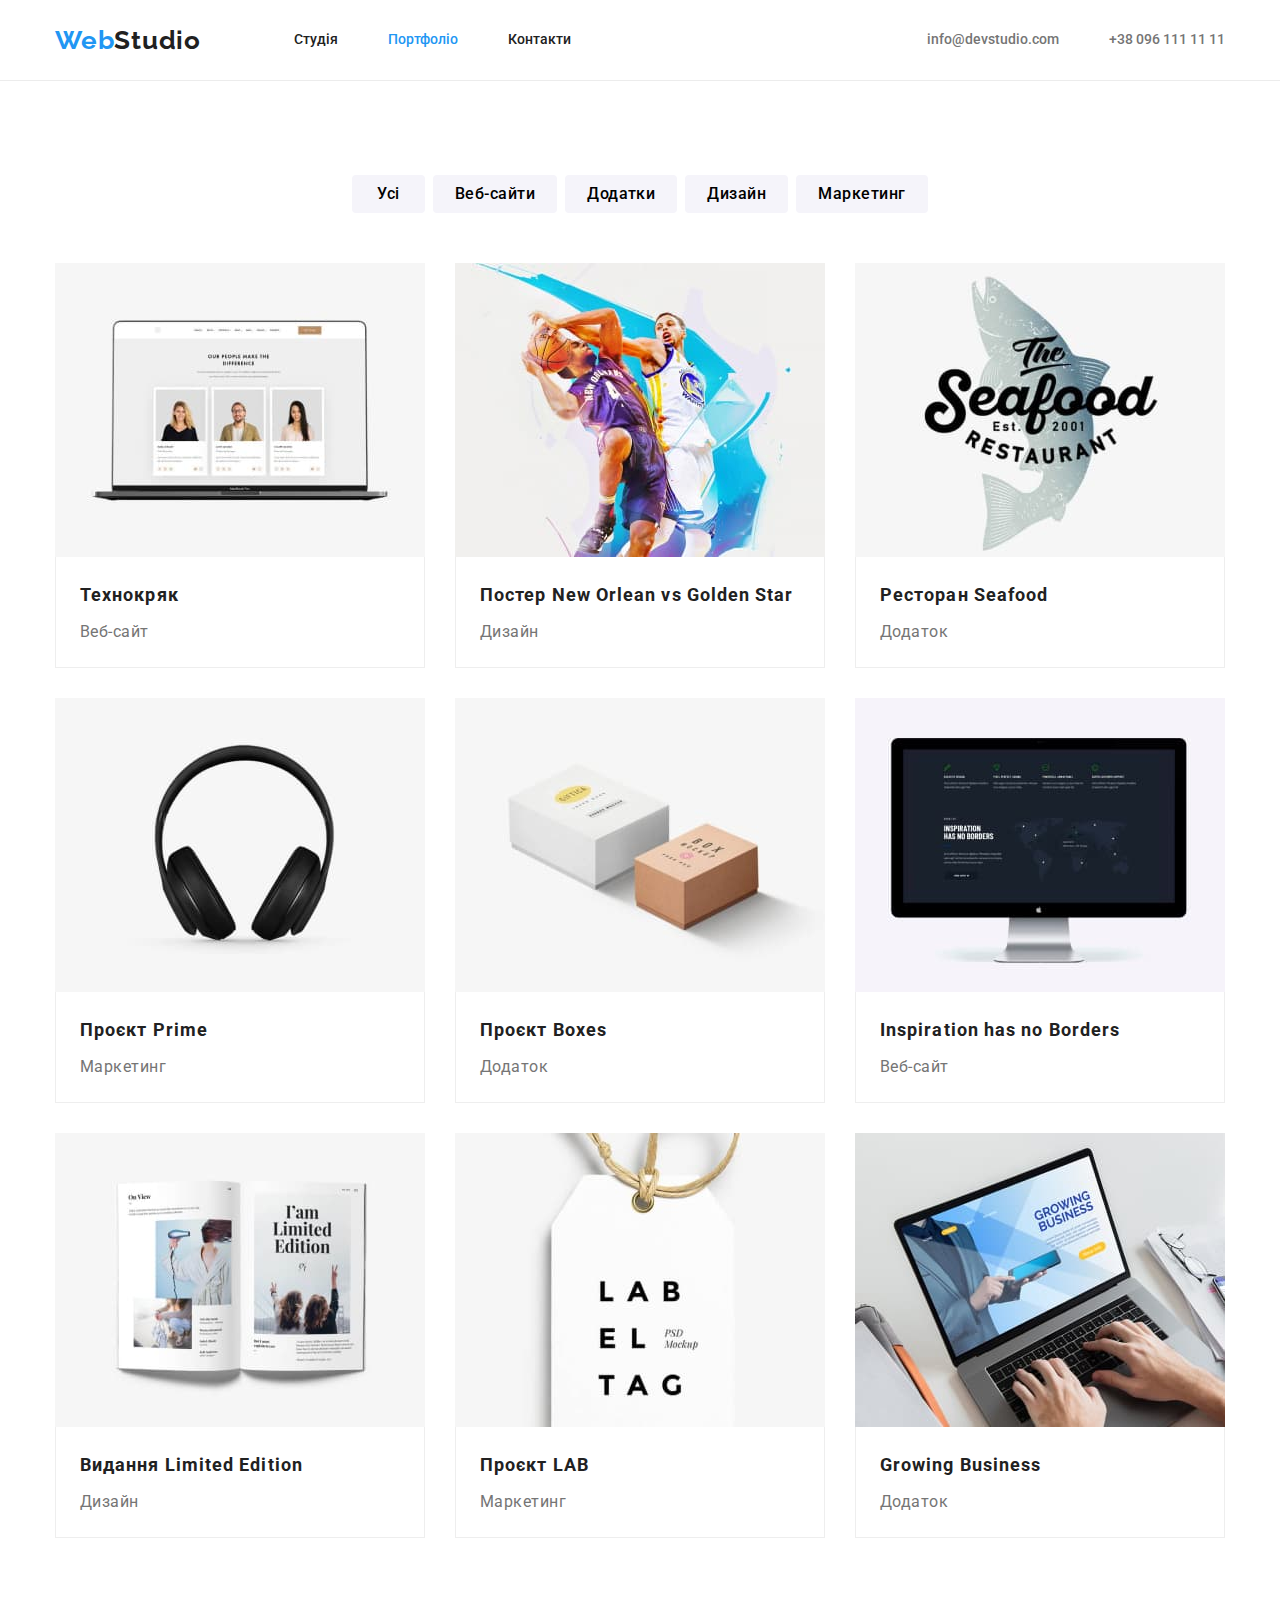
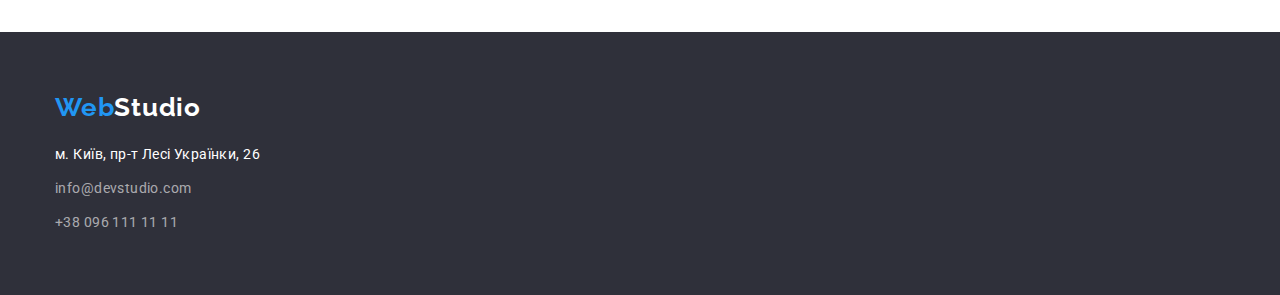
==== portfolio.html @ 96695941 "Скопійовано файли із  д/з № 3" ====
<!DOCTYPE html>
<html lang="uk">
  <head>
    <meta charset="UTF-8" />
    <meta http-equiv="X-UA-Compatible" content="IE=edge" />
    <meta name="viewport" content="width=device-width, initial-scale=1.0" />
    <title>Portfolio</title>
    <!-- Завантаження шрифтів -->
    <link rel="preconnect" href="https://fonts.googleapis.com" />
    <link rel="preconnect" href="https://fonts.gstatic.com" crossorigin />
    <link
      href="https://fonts.googleapis.com/css2?family=Raleway:wght@700&family=Roboto:wght@400;500;700;900&display=swap"
      rel="stylesheet"
    />
    <!-- нормализація стилів для роботи сторінок сайту на різних браузерах -->
    <link
      rel="stylesheet"
      href="https://cdnjs.cloudflare.com/ajax/libs/modern-normalize/1.1.0/modern-normalize.min.css"
    />
    <!-- Завантаження таблиці стилів -->
    <link rel="stylesheet" href="./css/styles.css" />
  </head>
  <body>
    <header class="header header-portfolio">
      <div class="container container-flex">
        <nav class="nav">
          <a href="./index.html" class="logo">Web<span class="logo-header">Studio</span></a>
          <ul class="nav-list">
            <li class="nav-item">
              <a href="./index.html" class="nav-link">Студія</a>
            </li>
            <li class="nav-item">
              <a href="./portfolio.html" class="nav-link current">Портфоліо</a>
            </li>
            <li class="nav-item"><a href="" class="nav-link">Контакти</a></li>
          </ul>
        </nav>

        <ul class="contact-list">
          <li class="contact-item">
            <a href="mailto:info@devstudio.com" class="contact-link">info@devstudio.com</a>
          </li>
          <li class="contact-item">
            <a href="tel:+380961111111" class="contact-link">+38 096 111 11 11</a>
          </li>
        </ul>
      </div>
    </header>

    <main>
      <section class="projects">
        <div class="container">
          <h1 class="project-caption visually-hidden">Приклади робіт нашої студії</h1>
          <!-- фільтер -->
          <ul class="filter-list">
            <li class="filter-item"><button type="button" class="filter-btn first">Усі</button></li>
            <li class="filter-item"><button type="button" class="filter-btn">Веб-сайти</button></li>
            <li class="filter-item"><button type="button" class="filter-btn">Додатки</button></li>
            <li class="filter-item"><button type="button" class="filter-btn">Дизайн</button></li>
            <li class="filter-item"><button type="button" class="filter-btn">Маркетинг</button></li>
          </ul>
          <!-- Список проектів -->
          <ul class="projects-list">
            <li class="projects-item">
              <img
                class="projects-img"
                src="./images/portfolio/img1.jpg"
                alt="Технокряк, веб-сайт"
                width="370"
                height="294"
              />
              <div class="projects-title-subtitle">
                <h2 class="projects-title">Технокряк</h2>
                <p class="projects-subtitle">Веб-сайт</p>
              </div>
            </li>

            <li class="projects-item">
              <img
                class="projects-img"
                src="./images/portfolio/img2.jpg"
                alt="Постер New Orlean vs Golden Star, дизайн"
                width="370"
                height="294"
              />
              <div class="projects-title-subtitle">
                <h2 class="projects-title">Постер New Orlean vs Golden Star</h2>
                <p class="projects-subtitle">Дизайн</p>
              </div>
            </li>

            <li class="projects-item">
              <img
                class="projects-img"
                src="./images/portfolio/img3.jpg"
                alt="Ресторан Seafood, додаток"
                width="370"
                height="294"
              />
              <div class="projects-title-subtitle">
                <h2 class="projects-title">Ресторан Seafood</h2>
                <p class="projects-subtitle">Додаток</p>
              </div>
            </li>

            <li class="projects-item">
              <img
                class="projects-img"
                src="./images/portfolio/img4.jpg"
                alt="Проєкт Prime, маркетинг"
                width="370"
                height="294"
              />
              <div class="projects-title-subtitle">
                <h2 class="projects-title">Проєкт Prime</h2>
                <p class="projects-subtitle">Маркетинг</p>
              </div>
            </li>

            <li class="projects-item">
              <img
                class="projects-img"
                src="./images/portfolio/img5.jpg"
                alt="Проєкт Boxes, додаток"
                width="370"
                height="294"
              />
              <div class="projects-title-subtitle">
                <h2 class="projects-title">Проєкт Boxes</h2>
                <p class="projects-subtitle">Додаток</p>
              </div>
            </li>

            <li class="projects-item">
              <img
                class="projects-img"
                src="./images/portfolio/img6.jpg"
                alt="Inspiration has no Borders, веб-сайт"
                width="370"
                height="294"
              />
              <div class="projects-title-subtitle">
                <h2 class="projects-title">Inspiration has no Borders</h2>
                <p class="projects-subtitle">Веб-сайт</p>
              </div>
            </li>

            <li class="projects-item">
              <img
                class="projects-img"
                src="./images/portfolio/img7.jpg"
                alt="Видання Limited Edition, дизайн"
                width="370"
                height="294"
              />
              <div class="projects-title-subtitle">
                <h2 class="projects-title">Видання Limited Edition</h2>
                <p class="projects-subtitle">Дизайн</p>
              </div>
            </li>

            <li class="projects-item">
              <img
                class="projects-img"
                src="./images/portfolio/img8.jpg"
                alt="Проєкт LAB, маркетинг"
                width="370"
                height="294"
              />
              <div class="projects-title-subtitle">
                <h2 class="projects-title">Проєкт LAB</h2>
                <p class="projects-subtitle">Маркетинг</p>
              </div>
            </li>

            <li class="projects-item">
              <img
                class="projects-img"
                src="./images/portfolio/img9.jpg"
                alt="Growing Business, додаток"
                width="370"
                height="294"
              />
              <div class="projects-title-subtitle">
                <h2 class="projects-title">Growing Business</h2>
                <p class="projects-subtitle">Додаток</p>
              </div>
            </li>
          </ul>
        </div>
      </section>
    </main>

    <footer class="footer">
      <div class="container">
        <a href="./index.html" class="logo logo-bottom"
          >Web<span class="logo-footer">Studio</span></a
        >
        <address class="address">
          <ul class="address-list">
            <li class="address-item">
              <a
                class="address-link map"
                href="https://goo.gl/maps/CPtrU1FHBa2aNyZL9"
                target="_blank"
                rel="noopener noreferrer nofollow"
                >м. Київ, пр-т Лесі Українки, 26</a
              >
            </li>

            <li class="address-item">
              <a href="mailto:info@devstudio.com" class="address-link">info@devstudio.com</a>
            </li>

            <li class="address-item">
              <a href="tel:+380961111111" class="address-link">+38 096 111 11 11</a>
            </li>
          </ul>
        </address>
      </div>
    </footer>
  </body>
</html>
---- css/styles.css ----
:root {
   --logo-color: #2196f3;
   --logo-second-color: #212121;
   --logo-third-color: #ffffff;

   --main-color: #212121;
   --main-second-color: #757575;
   --main-third-color: #ffffff;
   --link-footer-color: rgba(255, 255, 255, 0.6);

   --base-background: #ffffff;
   --hero-background: #2f303a;
   --team-background: #f5f4fa;
   --footer-background: #2f303a;

   --button-hero-background: #2196f3;
   --button-background: #f5f4fa;

   --action-color: #2196f3;
   --action-second-color: #ffffff;
   --action-button-background: #2196f3;
   --action-button-second-background: #188ce8;

   --border-color: #eeeeee;
}

body {
   font-family: "Roboto", sans-serif;
   color: var(--main-color);
   background-color: var(--base-background);
}

ul {
   list-style: none;
   padding: 0;
   margin: 0;
}

h1,
h2,
h3,
h4,
h5,
h6 {
   margin: 0;
}

p {
   margin: 0;
}

img {
   display: block;
   max-width: 100%;
   height: auto;
}

.container {
   width: 1200px;
   margin: 0 auto;
   padding: 0 15px;
   /* outline: 1px solid tomato; */
}

/* Секція "header" */
.logo {
   margin-right: 93px;

   font-family: "Raleway", sans-serif;
   font-weight: 700;
   font-size: 26px;
   line-height: 1.19;
   letter-spacing: 0.03em;
   text-decoration: none;
   color: var(--logo-color);
}
.logo .logo-header {
   color: var(--logo-second-color);
}
.nav-link,
.contact-link {
   display: block;
   padding-top: 32px;
   padding-bottom: 32px;

   font-weight: 500;
   font-size: 14px;
   line-height: 1.14;
   text-decoration: none;

   color: var(--main-color);
}
.contact-link {
   color: var(--main-second-color);
}
.nav-link:hover,
.nav-link:focus,
.contact-link:hover,
.contact-link:focus {
   color: var(--action-color);
}
.current {
   color: var(--action-color);
}
.container-flex {
   display: flex;
   align-items: center;
}
.nav {
   display: flex;
   align-items: center;
}
.nav-list {
   display: flex;
}
.contact-list {
   display: flex;
   margin-left: auto;
}
.nav-item:not(:last-child),
.contact-item:not(:last-child) {
   margin-right: 50px;
}

/* Секція "hero" */
.hero {
   background-color: var(--hero-background);
   text-align: center;
   padding: 200px 0px;
}
.hero-caption {
   width: 696px;
   margin: 0px auto;
   margin-bottom: 30px;

   font-weight: 900;
   font-size: 44px;
   line-height: 1.36;
   letter-spacing: 0.06em;
   text-transform: uppercase;
   color: var(--main-third-color);
}
.hero-btn {
   padding: 10px 32px;
   border: none;
   font-family: inherit;
   font-weight: 700;
   font-size: 16px;
   line-height: 1.88;
   text-align: center;
   letter-spacing: 0.06em;
   color: var(--main-third-color);
   cursor: pointer;

   background: var(--button-hero-background);
   box-shadow: 0px 4px 4px rgba(0, 0, 0, 0.15);
   border-radius: 4px;
}
.hero-btn:hover,
.hero-btn:focus {
   background: var(--action-button-second-background);
   box-shadow: 0px 4px 4px rgba(0, 0, 0, 0.15);
   border-radius: 4px;
}

/* Секція "feature", Особливості */

/* .visually-hidden прибирає заголовок h2 - "Особливості" */
.visually-hidden {
   position: absolute;
   white-space: nowrap;
   width: 1px;
   height: 1px;
   overflow: hidden;
   border: 0;
   padding: 0;
   clip: rect(0 0 0 0);
   clip-path: inset(50%);
   margin: -1px;
}
.features {
   padding: 94px 0px;
}
.features-list {
   display: flex;
}
.features-item {
   width: calc((100%-90px) / 4);
}
.features-item:not(:last-child) {
   margin-right: 30px;
}
.features-title {
   margin-bottom: 10px;

   font-weight: 700;
   font-size: 14px;
   line-height: 1.14;
   letter-spacing: 0.03em;
   text-transform: uppercase;
}
.features-subtitle {
   font-weight: 400;
   font-size: 14px;
   line-height: 1.71;
   letter-spacing: 0.03em;
   color: var(--main-second-color);
}

/* Секція "product. Чим ми займаємося*/
.product {
   padding-bottom: 94px;
}
.product-caption {
   margin-bottom: 50px;

   font-weight: 700;
   font-size: 36px;
   line-height: 1.17;
   text-align: center;
   letter-spacing: 0.03em;
}
.product-list {
   display: flex;
}
.product-item:not(:last-child) {
   margin-right: 30px;
}
/* Секція "team", Наша команда */
.team {
   padding: 94px 0px;

   background-color: var(--team-background);
}
.team-caption {
   margin-bottom: 50px;

   font-weight: 700;
   font-size: 36px;
   line-height: 1.17;
   text-align: center;
   letter-spacing: 0.03em;
}
.team-list {
   display: flex;
   justify-content: space-between;
}
.team-item {
   background-color: var(--base-background);

   box-shadow: 0px 1px 3px rgba(0, 0, 0, 0.12), 0px 1px 1px rgba(0, 0, 0, 0.14), 0px 2px 1px rgba(0, 0, 0, 0.2);
   border-radius: 0px 0px 4px 4px;
}
.team-title-subtitle {
   padding: 30px 0px;
}
.team-title,
.team-subtitle {
   margin-bottom: 10px;

   font-weight: 500;
   font-size: 16px;
   line-height: 1.18;
   text-align: center;
   letter-spacing: 0.03em;
}
/* .team-img {
}

.team-title {
} */

.team-subtitle {
   margin-bottom: 0px;

   font-weight: 400;
   color: var(--main-second-color);
}

/* Секція "footer" */
.footer {
   padding: 60px 0px;

   background-color: var(--footer-background);
}
.logo-bottom {
   display: block;
   margin-right: 0px;
   margin-bottom: 20px;
}
.logo-footer {
   color: var(--logo-third-color);
}
.address-item {
   margin-bottom: 10px;
}
.address-item:last-child {
   margin-bottom: 0px;
}
.address-link {
   font-style: normal;
   font-weight: 400;
   font-size: 14px;
   line-height: 1.71;
   letter-spacing: 0.03em;
   color: var(--link-footer-color);
   text-decoration: none;
}
.address-link.map {
   color: var(--main-third-color);
}
.address-link:hover,
.address-link:focus {
   color: var(--action-color);
}

/* ----------------   Сторінка " Портфоліо (2-га сторінка)   ----------- "  */
.header-portfolio {
   border-bottom: 1px solid #ececec;
}

.projects {
   padding-top: 94px;
   padding-bottom: 94px;
}
/* фільтер */
.filter-list {
   display: flex;
   justify-content: center;

   margin-bottom: 50px;
}
.filter-item:not(:last-child) {
   margin-right: 8px;
}
.filter-btn {
   padding: 6px 22px;

   font-family: inherit;
   font-weight: 500;
   font-size: 16px;
   line-height: 1.63;
   text-align: center;
   letter-spacing: 0.03em;
   cursor: pointer;

   background-color: var(--button-background);
   border-radius: 4px;
   border: none;
}
.filter-btn.first {
   padding: 6px 25px;
}
.filter-btn:hover,
.filter-btn:focus {
   color: var(--action-second-color);
   background-color: var(--action-button-background);
   box-shadow: 0px 3px 1px rgba(0, 0, 0, 0.1), 0px 1px 2px rgba(0, 0, 0, 0.08), 0px 2px 2px rgba(0, 0, 0, 0.12);
   border-radius: 4px;
}
/* Список проектів */
.projects-list {
   display: flex;
   flex-wrap: wrap;
}
.projects-item {
   background: var(--base-background);
}
.projects-item:not(:nth-child(3n)) {
   margin-right: 30px;
}
.projects-item:not(:nth-last-child(-n + 3)) {
   margin-bottom: 30px;
}
.projects-title-subtitle {
   padding: 20px 24px;

   border-right: 1px solid var(--border-color);
   border-bottom: 1px solid var(--border-color);
   border-left: 1px solid var(--border-color);
}
.projects-title {
   margin-bottom: 4px;

   font-weight: 700;
   font-size: 18px;
   line-height: 2;
   letter-spacing: 0.06em;
}
.projects-subtitle {
   font-weight: 400;
   font-size: 16px;
   line-height: 1.88;
   letter-spacing: 0.03em;
   color: var(--main-second-color);
}

/* ------------Д.з. № 3---------- */
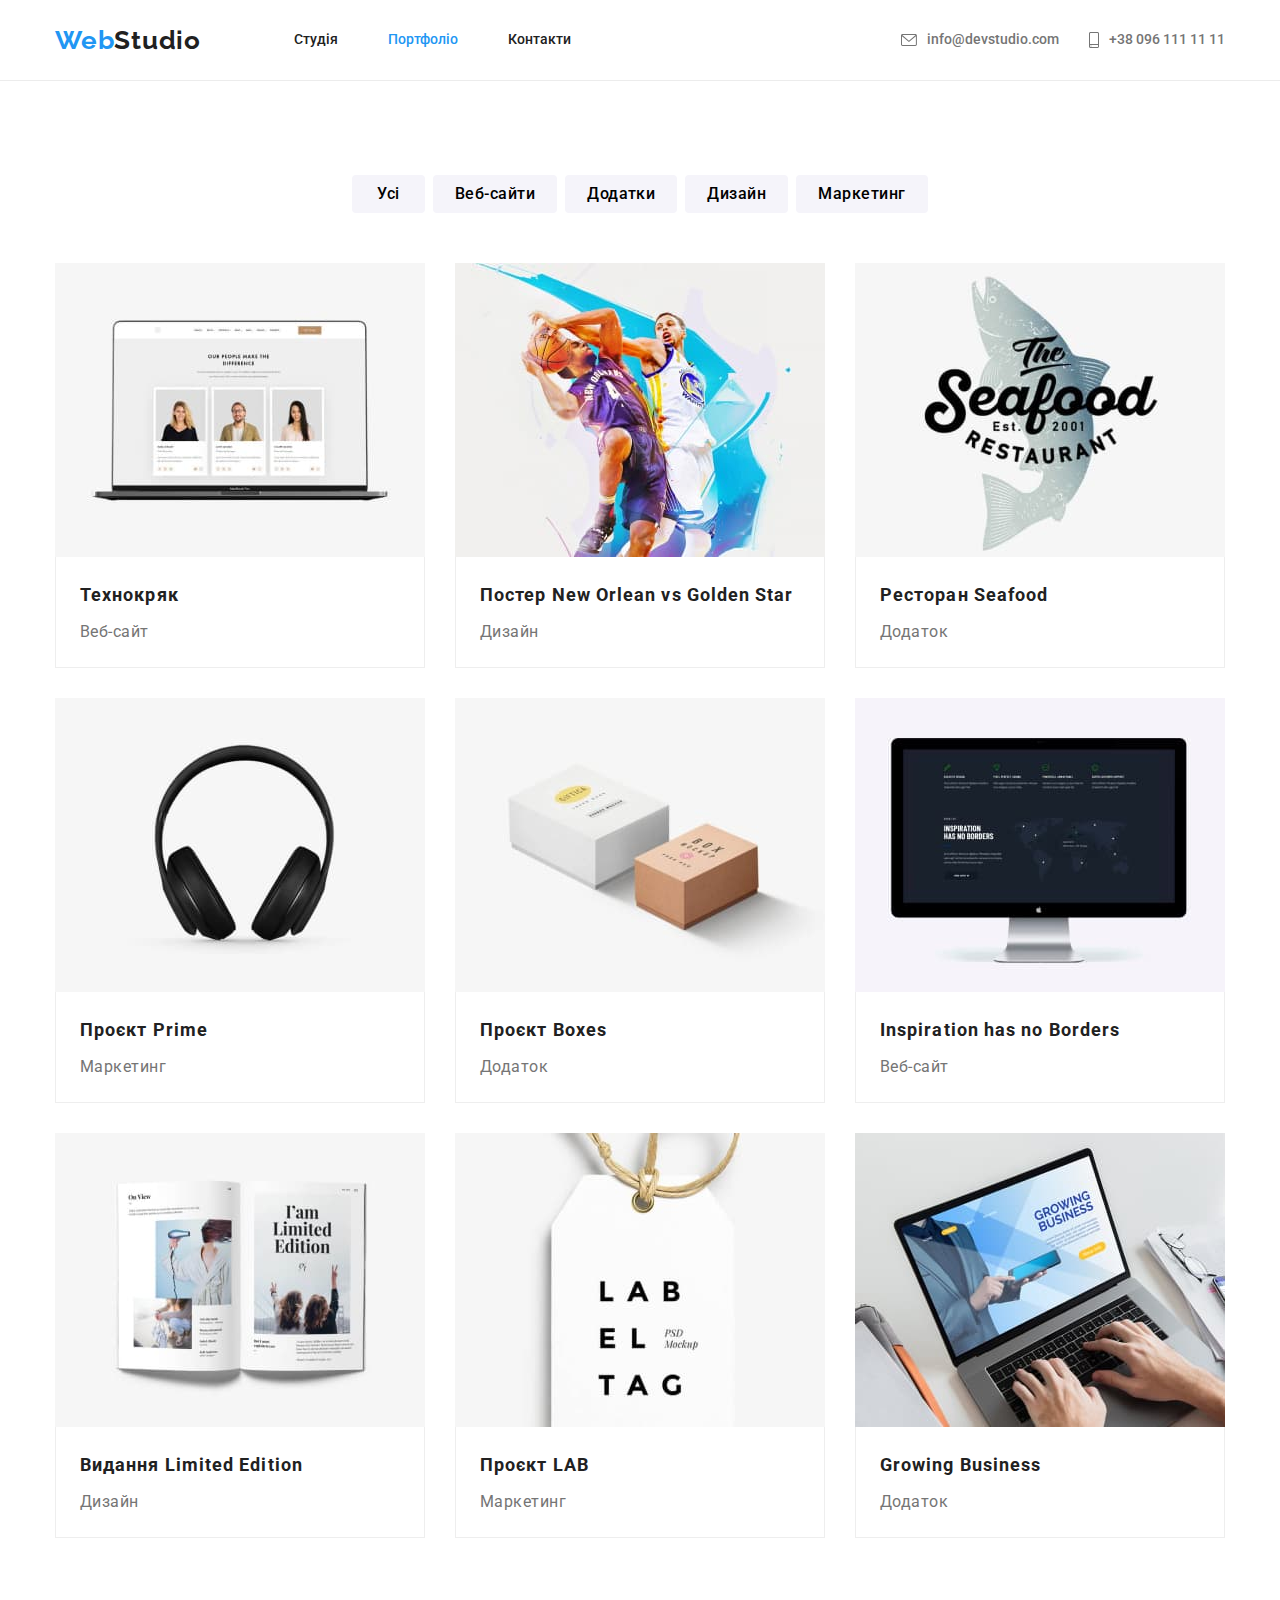
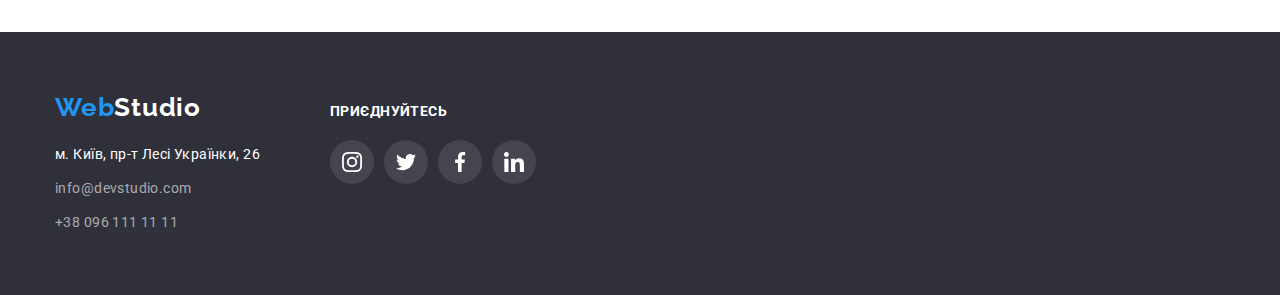
==== commit 905c9651: "Перший варіант д/з на перевірку" ====
--- a/portfolio.html
+++ b/portfolio.html
@@ -38,10 +38,20 @@
 
         <ul class="contact-list">
           <li class="contact-item">
-            <a href="mailto:info@devstudio.com" class="contact-link">info@devstudio.com</a>
+            <a class="contact-link" href="mailto:info@devstudio.com">
+              <svg class="contact-icon" width="16px" height="12px">
+                <use href="./images/icons.svg#icon-envelope"></use>
+              </svg>
+              info@devstudio.com
+            </a>
           </li>
           <li class="contact-item">
-            <a href="tel:+380961111111" class="contact-link">+38 096 111 11 11</a>
+            <a class="contact-link" href="tel:+380961111111">
+              <svg class="contact-icon" width="10px" height="16px">
+                <use href="./images/icons.svg#icon-smartphone"></use>
+              </svg>
+              +38 096 111 11 11
+            </a>
           </li>
         </ul>
       </div>
@@ -62,129 +72,147 @@
           <!-- Список проектів -->
           <ul class="projects-list">
             <li class="projects-item">
-              <img
-                class="projects-img"
-                src="./images/portfolio/img1.jpg"
-                alt="Технокряк, веб-сайт"
-                width="370"
-                height="294"
-              />
-              <div class="projects-title-subtitle">
-                <h2 class="projects-title">Технокряк</h2>
-                <p class="projects-subtitle">Веб-сайт</p>
-              </div>
-            </li>
-
-            <li class="projects-item">
-              <img
-                class="projects-img"
-                src="./images/portfolio/img2.jpg"
-                alt="Постер New Orlean vs Golden Star, дизайн"
-                width="370"
-                height="294"
-              />
-              <div class="projects-title-subtitle">
-                <h2 class="projects-title">Постер New Orlean vs Golden Star</h2>
-                <p class="projects-subtitle">Дизайн</p>
-              </div>
-            </li>
-
-            <li class="projects-item">
-              <img
-                class="projects-img"
-                src="./images/portfolio/img3.jpg"
-                alt="Ресторан Seafood, додаток"
-                width="370"
-                height="294"
-              />
-              <div class="projects-title-subtitle">
-                <h2 class="projects-title">Ресторан Seafood</h2>
-                <p class="projects-subtitle">Додаток</p>
-              </div>
-            </li>
-
-            <li class="projects-item">
-              <img
-                class="projects-img"
-                src="./images/portfolio/img4.jpg"
-                alt="Проєкт Prime, маркетинг"
-                width="370"
-                height="294"
-              />
-              <div class="projects-title-subtitle">
-                <h2 class="projects-title">Проєкт Prime</h2>
-                <p class="projects-subtitle">Маркетинг</p>
-              </div>
-            </li>
-
-            <li class="projects-item">
-              <img
-                class="projects-img"
-                src="./images/portfolio/img5.jpg"
-                alt="Проєкт Boxes, додаток"
-                width="370"
-                height="294"
-              />
-              <div class="projects-title-subtitle">
-                <h2 class="projects-title">Проєкт Boxes</h2>
-                <p class="projects-subtitle">Додаток</p>
-              </div>
-            </li>
-
-            <li class="projects-item">
-              <img
-                class="projects-img"
-                src="./images/portfolio/img6.jpg"
-                alt="Inspiration has no Borders, веб-сайт"
-                width="370"
-                height="294"
-              />
-              <div class="projects-title-subtitle">
-                <h2 class="projects-title">Inspiration has no Borders</h2>
-                <p class="projects-subtitle">Веб-сайт</p>
-              </div>
-            </li>
-
-            <li class="projects-item">
-              <img
-                class="projects-img"
-                src="./images/portfolio/img7.jpg"
-                alt="Видання Limited Edition, дизайн"
-                width="370"
-                height="294"
-              />
-              <div class="projects-title-subtitle">
-                <h2 class="projects-title">Видання Limited Edition</h2>
-                <p class="projects-subtitle">Дизайн</p>
-              </div>
-            </li>
-
-            <li class="projects-item">
-              <img
-                class="projects-img"
-                src="./images/portfolio/img8.jpg"
-                alt="Проєкт LAB, маркетинг"
-                width="370"
-                height="294"
-              />
-              <div class="projects-title-subtitle">
-                <h2 class="projects-title">Проєкт LAB</h2>
-                <p class="projects-subtitle">Маркетинг</p>
-              </div>
-            </li>
-
-            <li class="projects-item">
-              <img
-                class="projects-img"
-                src="./images/portfolio/img9.jpg"
-                alt="Growing Business, додаток"
-                width="370"
-                height="294"
-              />
-              <div class="projects-title-subtitle">
-                <h2 class="projects-title">Growing Business</h2>
-                <p class="projects-subtitle">Додаток</p>
-              </div>
+              <a href="" class="projects-link">
+                <img
+                  class="projects-img"
+                  src="./images/portfolio/img1.jpg"
+                  alt="Технокряк, веб-сайт"
+                  width="370"
+                  height="294"
+                />
+                <div class="projects-title-subtitle">
+                  <h2 class="projects-title">Технокряк</h2>
+                  <p class="projects-subtitle">Веб-сайт</p>
+                </div>
+              </a>
+            </li>
+
+            <li class="projects-item">
+              <a href="" class="projects-link">
+                <img
+                  class="projects-img"
+                  src="./images/portfolio/img2.jpg"
+                  alt="Постер New Orlean vs Golden Star, дизайн"
+                  width="370"
+                  height="294"
+                />
+                <div class="projects-title-subtitle">
+                  <h2 class="projects-title">Постер New Orlean vs Golden Star</h2>
+                  <p class="projects-subtitle">Дизайн</p>
+                </div>
+              </a>
+            </li>
+
+            <li class="projects-item">
+              <a href="" class="projects-link">
+                <img
+                  class="projects-img"
+                  src="./images/portfolio/img3.jpg"
+                  alt="Ресторан Seafood, додаток"
+                  width="370"
+                  height="294"
+                />
+                <div class="projects-title-subtitle">
+                  <h2 class="projects-title">Ресторан Seafood</h2>
+                  <p class="projects-subtitle">Додаток</p>
+                </div>
+              </a>
+            </li>
+
+            <li class="projects-item">
+              <a href="" class="projects-link">
+                <img
+                  class="projects-img"
+                  src="./images/portfolio/img4.jpg"
+                  alt="Проєкт Prime, маркетинг"
+                  width="370"
+                  height="294"
+                />
+                <div class="projects-title-subtitle">
+                  <h2 class="projects-title">Проєкт Prime</h2>
+                  <p class="projects-subtitle">Маркетинг</p>
+                </div>
+              </a>
+            </li>
+
+            <li class="projects-item">
+              <a href="" class="projects-link">
+                <img
+                  class="projects-img"
+                  src="./images/portfolio/img5.jpg"
+                  alt="Проєкт Boxes, додаток"
+                  width="370"
+                  height="294"
+                />
+                <div class="projects-title-subtitle">
+                  <h2 class="projects-title">Проєкт Boxes</h2>
+                  <p class="projects-subtitle">Додаток</p>
+                </div>
+              </a>
+            </li>
+
+            <li class="projects-item">
+              <a href="" class="projects-link">
+                <img
+                  class="projects-img"
+                  src="./images/portfolio/img6.jpg"
+                  alt="Inspiration has no Borders, веб-сайт"
+                  width="370"
+                  height="294"
+                />
+                <div class="projects-title-subtitle">
+                  <h2 class="projects-title">Inspiration has no Borders</h2>
+                  <p class="projects-subtitle">Веб-сайт</p>
+                </div>
+              </a>
+            </li>
+
+            <li class="projects-item">
+              <a href="" class="projects-link">
+                <img
+                  class="projects-img"
+                  src="./images/portfolio/img7.jpg"
+                  alt="Видання Limited Edition, дизайн"
+                  width="370"
+                  height="294"
+                />
+                <div class="projects-title-subtitle">
+                  <h2 class="projects-title">Видання Limited Edition</h2>
+                  <p class="projects-subtitle">Дизайн</p>
+                </div>
+              </a>
+            </li>
+
+            <li class="projects-item">
+              <a href="" class="projects-link">
+                <img
+                  class="projects-img"
+                  src="./images/portfolio/img8.jpg"
+                  alt="Проєкт LAB, маркетинг"
+                  width="370"
+                  height="294"
+                />
+                <div class="projects-title-subtitle">
+                  <h2 class="projects-title">Проєкт LAB</h2>
+                  <p class="projects-subtitle">Маркетинг</p>
+                </div>
+              </a>
+            </li>
+
+            <li class="projects-item">
+              <a href="" class="projects-link">
+                <img
+                  class="projects-img"
+                  src="./images/portfolio/img9.jpg"
+                  alt="Growing Business, додаток"
+                  width="370"
+                  height="294"
+                />
+                <div class="projects-title-subtitle">
+                  <h2 class="projects-title">Growing Business</h2>
+                  <p class="projects-subtitle">Додаток</p>
+                </div>
+              </a>
             </li>
           </ul>
         </div>
@@ -192,31 +220,64 @@
     </main>
 
     <footer class="footer">
-      <div class="container">
-        <a href="./index.html" class="logo logo-bottom"
-          >Web<span class="logo-footer">Studio</span></a
-        >
-        <address class="address">
-          <ul class="address-list">
-            <li class="address-item">
-              <a
-                class="address-link map"
-                href="https://goo.gl/maps/CPtrU1FHBa2aNyZL9"
-                target="_blank"
-                rel="noopener noreferrer nofollow"
-                >м. Київ, пр-т Лесі Українки, 26</a
-              >
-            </li>
-
-            <li class="address-item">
-              <a href="mailto:info@devstudio.com" class="address-link">info@devstudio.com</a>
-            </li>
-
-            <li class="address-item">
-              <a href="tel:+380961111111" class="address-link">+38 096 111 11 11</a>
-            </li>
-          </ul>
-        </address>
+      <div class="container footer-box">
+        <div class="footer-item">
+          <a href="./index.html" class="logo logo-bottom"
+            >Web<span class="logo-footer">Studio</span></a
+          >
+          <address class="address">
+            <ul class="address-list">
+              <li class="address-item">
+                <a
+                  class="address-link map"
+                  href="https://goo.gl/maps/CPtrU1FHBa2aNyZL9"
+                  target="_blank"
+                  rel="noopener noreferrer nofollow"
+                  >м. Київ, пр-т Лесі Українки, 26</a
+                >
+              </li>
+              <li class="address-item">
+                <a href="mailto:info@devstudio.com" class="address-link">info@devstudio.com</a>
+              </li>
+              <li class="address-item">
+                <a href="tel:+380961111111" class="address-link">+38 096 111 11 11</a>
+              </li>
+            </ul>
+          </address>
+        </div>
+        <div class="footer-item">
+          <h3 class="footer-title">Приєднуйтесь</h3>
+          <ul class="soc-list">
+            <li class="soc-item">
+              <a class="soc-link soc-link-footer" href="#">
+                <svg class="soc-icon" width="20px" height="20px">
+                  <use href="./images/icons.svg#icon-instagram"></use>
+                </svg>
+              </a>
+            </li>
+            <li class="soc-item">
+              <a class="soc-link soc-link-footer" href="#">
+                <svg class="soc-icon" width="20px" height="20px">
+                  <use href="./images/icons.svg#icon-twitter"></use>
+                </svg>
+              </a>
+            </li>
+            <li class="soc-item">
+              <a class="soc-link soc-link-footer" href="#">
+                <svg class="soc-icon" width="20px" height="20px">
+                  <use href="./images/icons.svg#icon-facebook"></use>
+                </svg>
+              </a>
+            </li>
+            <li class="soc-item">
+              <a class="soc-link soc-link-footer" href="#">
+                <svg class="soc-icon" width="20px" height="20px">
+                  <use href="./images/icons.svg#icon-linkedin"></use>
+                </svg>
+              </a>
+            </li>
+          </ul>
+        </div>
       </div>
     </footer>
   </body>
--- a/css/styles.css
+++ b/css/styles.css
@@ -22,6 +22,14 @@
    --action-button-second-background: #188ce8;
 
    --border-color: #eeeeee;
+
+   --hero-second-background: #c4c4c4;
+
+   --features-background: #f5f4fa;
+
+   --color-soc-icon: #afb1b8;
+
+   --footer-second-background: rgba(255, 255, 255, 0.1);
 }
 
 body {
@@ -63,6 +71,23 @@
 }
 
 /* Секція "header" */
+.container-flex,
+.nav,
+.nav-list,
+.contact-list {
+   display: flex;
+   align-items: center;
+}
+.contact-list {
+   margin-left: auto;
+}
+.nav-item:not(:last-child) {
+   margin-right: 50px;
+}
+.contact-item:not(:last-child) {
+   margin-right: 30px;
+}
+
 .logo {
    margin-right: 93px;
 
@@ -79,7 +104,8 @@
 }
 .nav-link,
 .contact-link {
-   display: block;
+   display: flex;
+   align-items: center;
    padding-top: 32px;
    padding-bottom: 32px;
 
@@ -102,32 +128,24 @@
 .current {
    color: var(--action-color);
 }
-.container-flex {
-   display: flex;
-   align-items: center;
-}
-.nav {
-   display: flex;
-   align-items: center;
-}
-.nav-list {
-   display: flex;
-}
-.contact-list {
-   display: flex;
-   margin-left: auto;
-}
-.nav-item:not(:last-child),
-.contact-item:not(:last-child) {
-   margin-right: 50px;
+.contact-icon {
+   fill: currentColor;
+   margin-right: 10px;
 }
 
 /* Секція "hero" */
 .hero {
-   background-color: var(--hero-background);
+   background-color: var(--hero-second-background);
    text-align: center;
    padding: 200px 0px;
-}
+   max-width: 1600px;
+   margin: 0 auto;
+
+   background-image: linear-gradient(rgba(47, 48, 58, 0.4), rgba(47, 48, 58, 0.4)), url("../images/hero.jpg");
+   background-repeat: no-repeat;
+   background-position: 50% 50%;
+}
+
 .hero-caption {
    width: 696px;
    margin: 0px auto;
@@ -190,6 +208,14 @@
 .features-item:not(:last-child) {
    margin-right: 30px;
 }
+.features-icon-box {
+   display: flex;
+   justify-content: center;
+   padding: 25px 0;
+   margin-bottom: 30px;
+   background: var(--features-background);
+   border-radius: 4px;
+}
 .features-title {
    margin-bottom: 10px;
 
@@ -251,7 +277,7 @@
    box-shadow: 0px 1px 3px rgba(0, 0, 0, 0.12), 0px 1px 1px rgba(0, 0, 0, 0.14), 0px 2px 1px rgba(0, 0, 0, 0.2);
    border-radius: 0px 0px 4px 4px;
 }
-.team-title-subtitle {
+.team-title-subtitle-icon {
    padding: 30px 0px;
 }
 .team-title,
@@ -264,17 +290,78 @@
    text-align: center;
    letter-spacing: 0.03em;
 }
-/* .team-img {
-}
-
-.team-title {
-} */
-
 .team-subtitle {
-   margin-bottom: 0px;
+   margin-bottom: 16px;
 
    font-weight: 400;
    color: var(--main-second-color);
+}
+
+.soc-list {
+   display: flex;
+   justify-content: center;
+   gap: 10px;
+}
+.soc-item {
+}
+.soc-link {
+   display: flex;
+   justify-content: center;
+   align-items: center;
+   width: 44px;
+   height: 44px;
+   border-radius: 50%;
+   background-color: var(--base-background);
+   color: var(--color-soc-icon);
+}
+.soc-icon {
+   fill: currentColor;
+}
+.soc-link:hover,
+.soc-link:focus {
+   background-color: var(--action-color);
+   color: var(--action-second-color);
+}
+
+/* Секція "client. Постійні клієнти*/
+.client {
+   padding-top: 94px;
+   padding-bottom: 94px;
+}
+.client-caption {
+   margin-bottom: 50px;
+
+   font-weight: 700;
+   font-size: 36px;
+   line-height: 1.17;
+   text-align: center;
+   letter-spacing: 0.03em;
+}
+
+.client-list {
+   display: flex;
+   justify-content: center;
+   gap: 30px;
+}
+.client-item {
+}
+.client-link {
+   display: flex;
+   justify-content: center;
+   align-items: center;
+   width: 170px;
+   height: 92px;
+   border-radius: 4px;
+   border: 1px solid #afb1b8;
+   color: var(--color-soc-icon);
+}
+.client-icon {
+   fill: currentColor;
+}
+.client-link:hover,
+.client-link:focus {
+   color: var(--action-color);
+   border: 1px solid currentColor;
 }
 
 /* Секція "footer" */
@@ -283,6 +370,14 @@
 
    background-color: var(--footer-background);
 }
+.footer-box {
+   display: flex;
+   align-items: baseline;
+}
+.footer-item {
+   margin-right: 70px;
+}
+
 .logo-bottom {
    display: block;
    margin-right: 0px;
@@ -314,6 +409,28 @@
    color: var(--action-color);
 }
 
+.footer-title {
+   margin-bottom: 20px;
+
+   font-weight: 700;
+   font-size: 14px;
+   line-height: 1.14;
+   letter-spacing: 0.03em;
+   text-transform: uppercase;
+   color: var(--main-third-color);
+}
+
+.soc-link.soc-link-footer {
+   background-color: var(--footer-second-background);
+   color: var(--base-background);
+}
+.soc-icon.soc-link-footer {
+   fill: currentColor;
+}
+.soc-link.soc-link-footer:hover,
+.soc-link.soc-link-footer:focus {
+   background-color: var(--action-color);
+}
 /* ----------------   Сторінка " Портфоліо (2-га сторінка)   ----------- "  */
 .header-portfolio {
    border-bottom: 1px solid #ececec;
@@ -359,6 +476,7 @@
    border-radius: 4px;
 }
 /* Список проектів */
+
 .projects-list {
    display: flex;
    flex-wrap: wrap;
@@ -371,6 +489,13 @@
 }
 .projects-item:not(:nth-last-child(-n + 3)) {
    margin-bottom: 30px;
+}
+.projects-item:hover,
+.projects-item:focus {
+   box-shadow: 0px 1px 1px rgba(0, 0, 0, 0.12), 0px 4px 4px rgba(0, 0, 0, 0.06), 1px 4px 6px rgba(0, 0, 0, 0.16);
+}
+.projects-link {
+   text-decoration: none;
 }
 .projects-title-subtitle {
    padding: 20px 24px;
@@ -386,6 +511,7 @@
    font-size: 18px;
    line-height: 2;
    letter-spacing: 0.06em;
+   color: var(--main-color);
 }
 .projects-subtitle {
    font-weight: 400;
@@ -394,5 +520,3 @@
    letter-spacing: 0.03em;
    color: var(--main-second-color);
 }
-
-/* ------------Д.з. № 3---------- */
